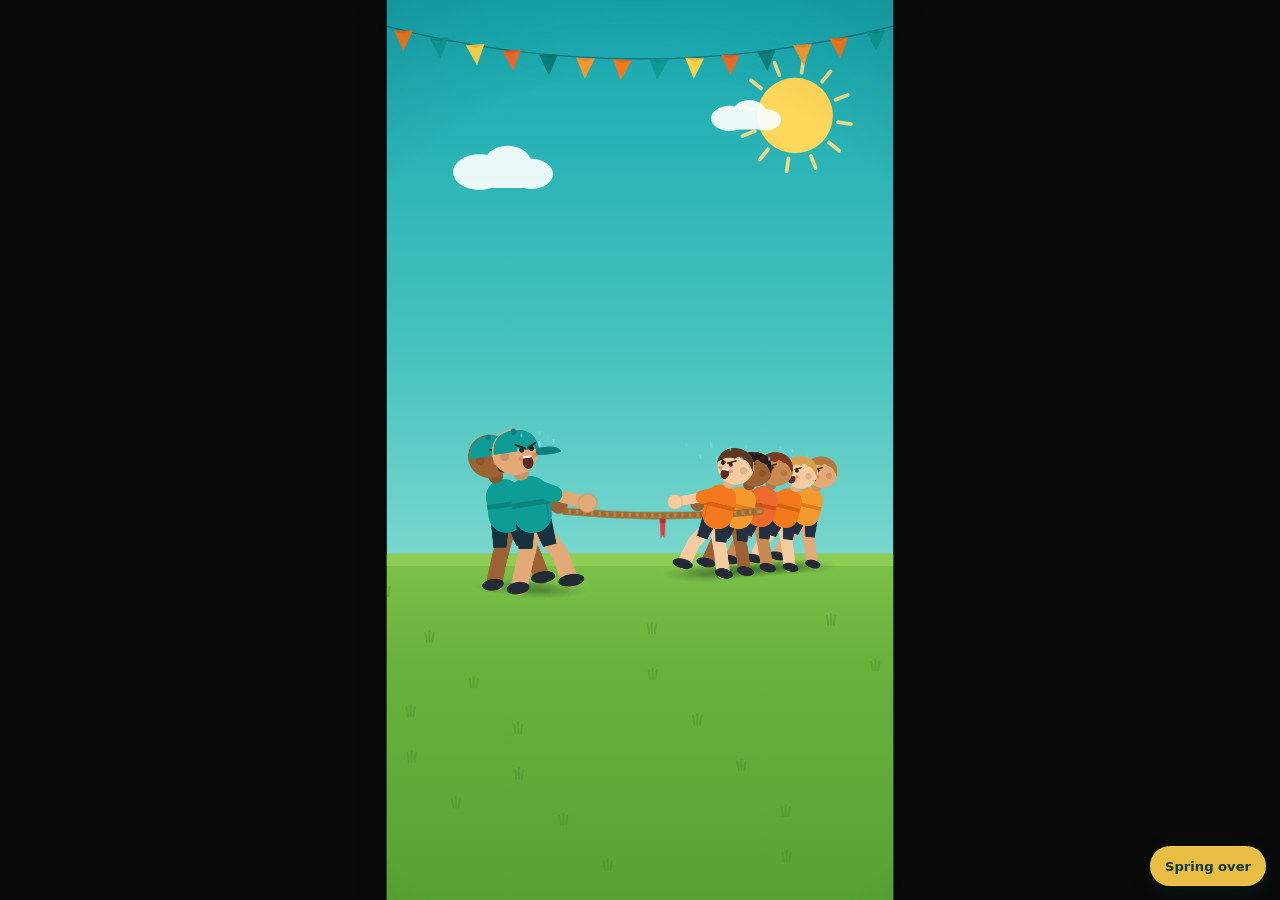
==== index.html @ 198101bc "embedded" ====
<!doctype html>
<html lang="da">
  <head>
    <meta charset="utf-8">
    <meta name="viewport" content="width=device-width, initial-scale=1">
    <title>Sommerduel</title>
    <link rel="preconnect" href="https://api.airtable.com">
    <link rel="stylesheet" href="styles.css">
  </head>
  <body>
    <div class="intro-overlay" id="intro-overlay" aria-label="Startanimation">
      <iframe class="intro-frame" id="intro-frame" title="KH Summer OL intro"></iframe>
      <button class="intro-skip" id="intro-skip" type="button">Spring over</button>
    </div>

    <header class="topbar">
      <div class="top-actions single-action">
        <button class="primary-link" id="show-register" type="button">Registrer aktivitet</button>
        <button class="secondary-link" id="show-scoreboard" type="button" hidden>Tilbage til stilling</button>
      </div>
    </header>

    <main>
      <section class="scoreboard app-view" id="scoreboard-view" aria-label="Konkurrencestilling">
        <div class="score-controls">
          <select id="score-filter" aria-label="Vælg konkurrencevisning">
            <option value="all">Samlet konkurrence</option>
            <option value="Løb">Løb</option>
            <option value="Armbøjninger">Armbøjninger</option>
            <option value="Mavebøjninger">Mavebøjninger</option>
            <option value="Squats">Squats</option>
          </select>
        </div>

        <div class="paths" aria-label="Holdenes placering på ruten">
          <article class="team-path trainer">
            <h3>
              <span>Trænere</span>
              <span class="team-score"><strong id="trainer-score">0</strong><span id="trainer-unit">stk.</span></span>
            </h3>
            <div class="path" aria-label="Trænernes rute">
              <svg class="path-map" viewBox="0 0 100 100" preserveAspectRatio="none" aria-hidden="true">
                <path class="path-line" pathLength="1" d="M50 3 C22 15 78 27 50 39 C22 51 78 63 50 75 C34 84 44 92 50 97"></path>
                <path class="path-fill" id="trainer-progress" pathLength="1" d="M50 3 C22 15 78 27 50 39 C22 51 78 63 50 75 C34 84 44 92 50 97"></path>
              </svg>
              <div class="goal-badge" id="trainer-goal">20.000 stk.</div>
            </div>
          </article>

          <article class="team-path player">
            <h3>
              <span>Spillere</span>
              <span class="team-score"><strong id="player-score">0</strong><span id="player-unit">stk.</span></span>
            </h3>
            <div class="path" aria-label="Spillernes rute">
              <svg class="path-map" viewBox="0 0 100 100" preserveAspectRatio="none" aria-hidden="true">
                <path class="path-line" pathLength="1" d="M50 3 C22 15 78 27 50 39 C22 51 78 63 50 75 C34 84 44 92 50 97"></path>
                <path class="path-fill" id="player-progress" pathLength="1" d="M50 3 C22 15 78 27 50 39 C22 51 78 63 50 75 C34 84 44 92 50 97"></path>
              </svg>
              <div class="goal-badge" id="player-goal">20.000 stk.</div>
            </div>
          </article>
        </div>
      </section>

      <section class="form-section app-view" id="register-view" aria-label="Registrering" hidden>
        <form class="entry-panel" id="entry-form">
          <div class="section-title">
            <h1>Tilføj aktivitet</h1>
          </div>

          <label>
            <span>Hvem er du?</span>
            <select id="member-input" required>
              <option value="">Henter deltagere...</option>
            </select>
          </label>

          <label>
            <span>Dato</span>
            <input id="date-input" type="date" required>
          </label>

          <label>
            <span>Aktivitet</span>
            <select id="activity-input" required>
              <option value="Løb">Løb</option>
              <option value="Armbøjninger">Armbøjninger</option>
              <option value="Mavebøjninger">Mavebøjninger</option>
              <option value="Squats">Squats</option>
            </select>
          </label>

          <label>
            <span>Antal</span>
            <input id="quantity-input" type="number" min="1" step="1" inputmode="numeric" required>
          </label>

          <button class="primary-button" id="submit-button" type="submit">Send ind</button>
          <p class="form-message" id="form-message"></p>
        </form>
      </section>
    </main>

    <dialog id="setup-dialog">
      <form method="dialog" class="setup-panel">
        <h2>Airtable token mangler</h2>
        <p>Indsæt et Personal Access Token i <code>config.js</code>, eller gem et token lokalt i denne browser.</p>
        <label>
          <span>Token</span>
          <input id="token-input" type="password" autocomplete="off" placeholder="pat...">
        </label>
        <div class="dialog-actions">
          <button class="secondary-button" value="cancel" type="submit">Luk</button>
          <button class="primary-button" id="save-token-button" value="default" type="button">Gem lokalt</button>
        </div>
      </form>
    </dialog>

    <script id="intro-srcdoc" type="application/octet-stream">[base64]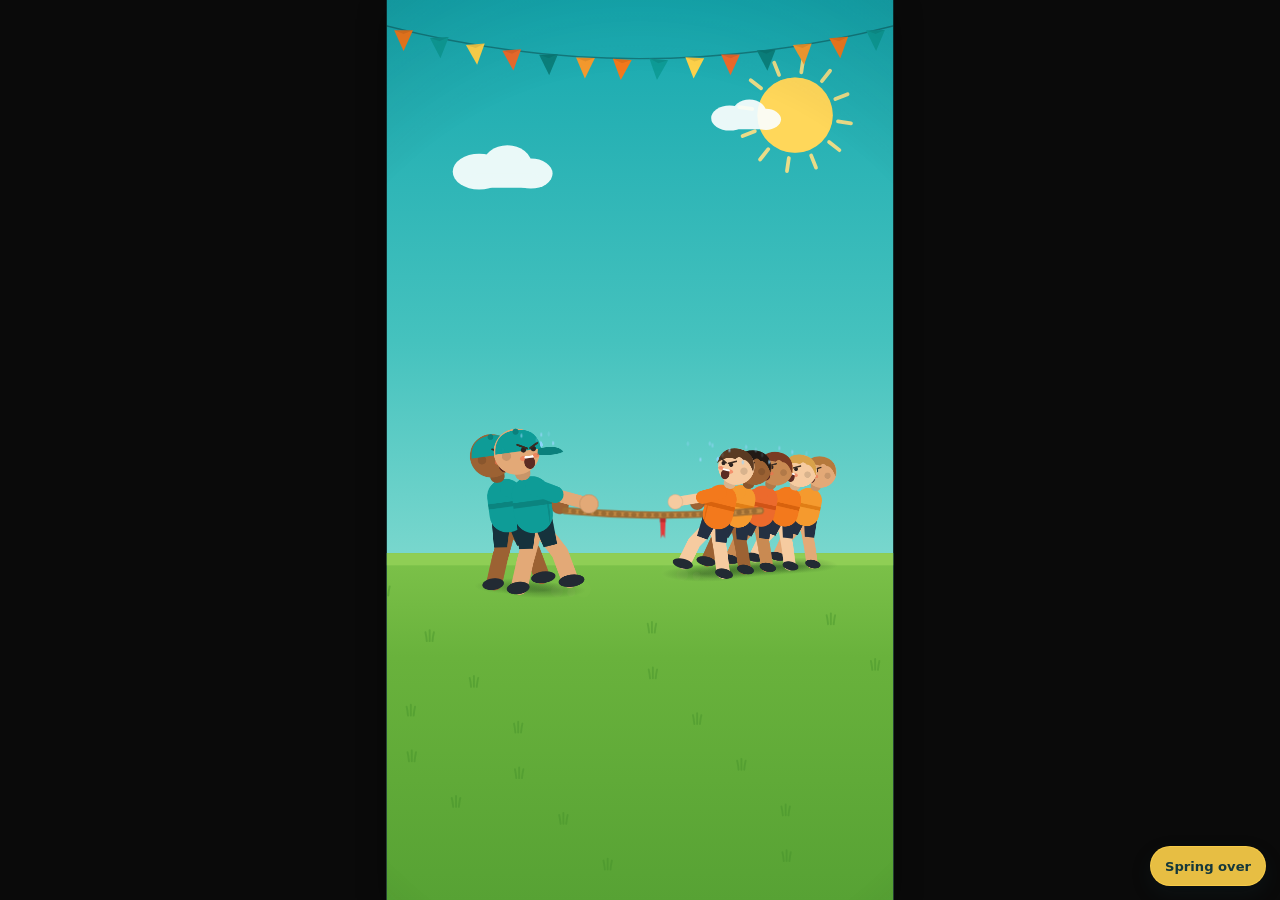
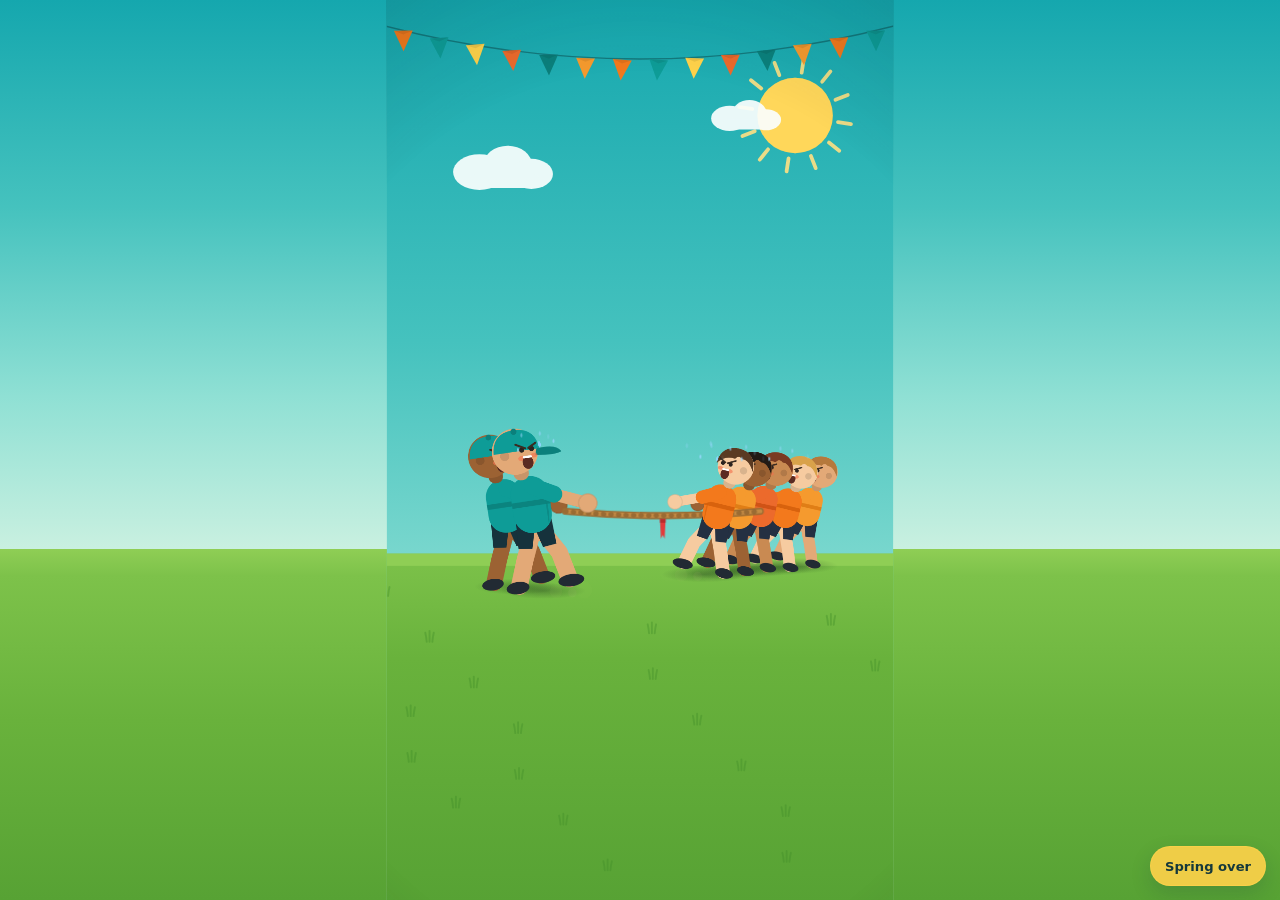
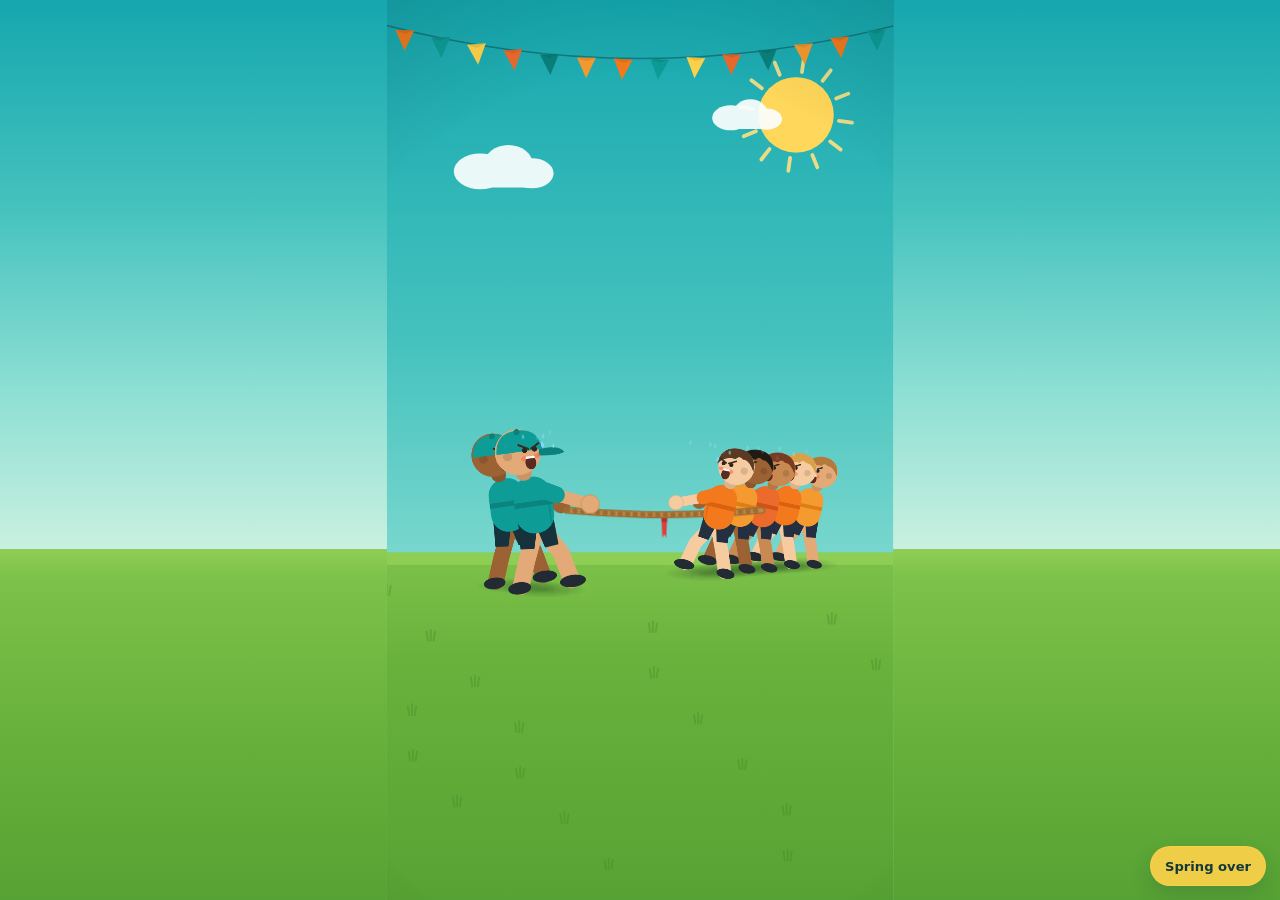
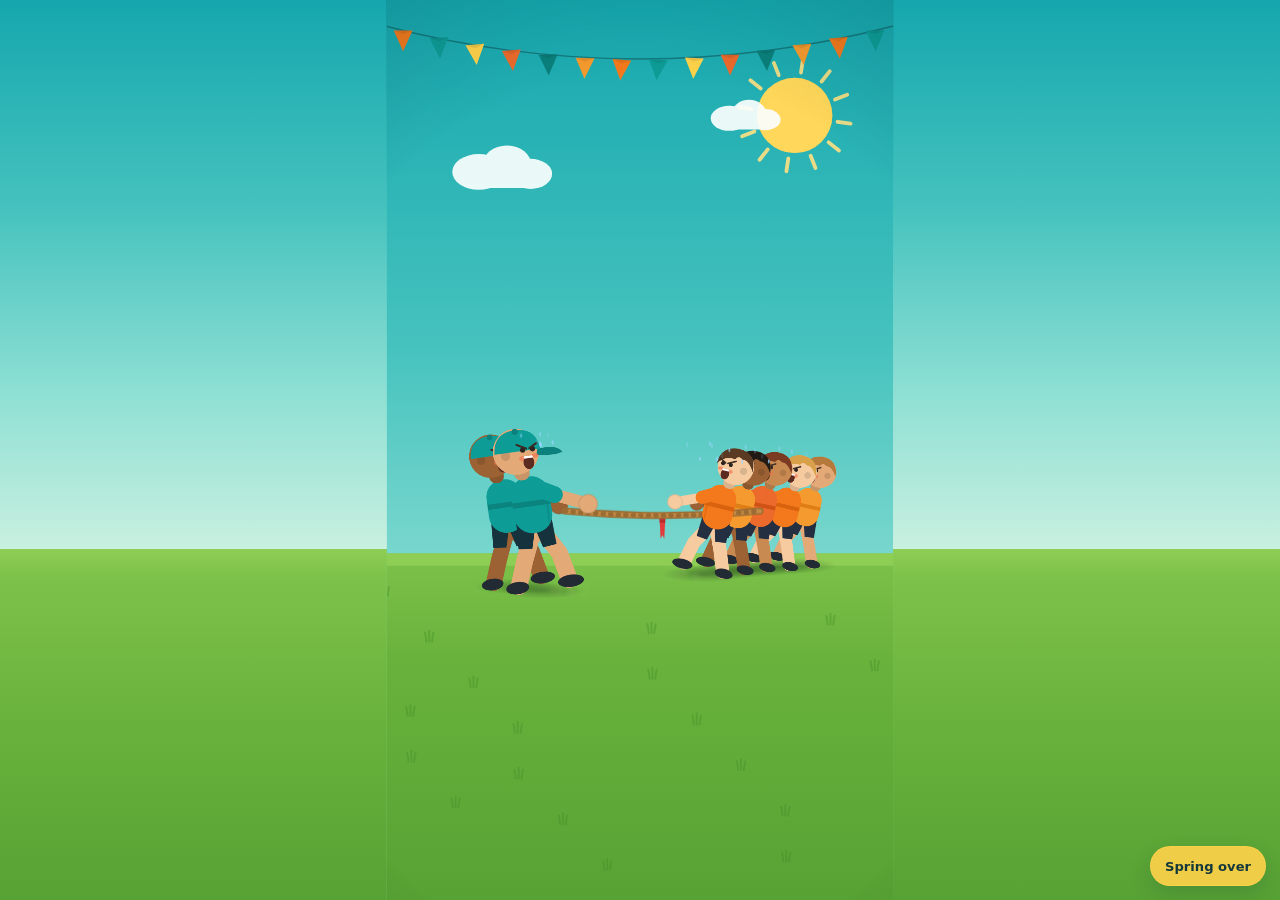
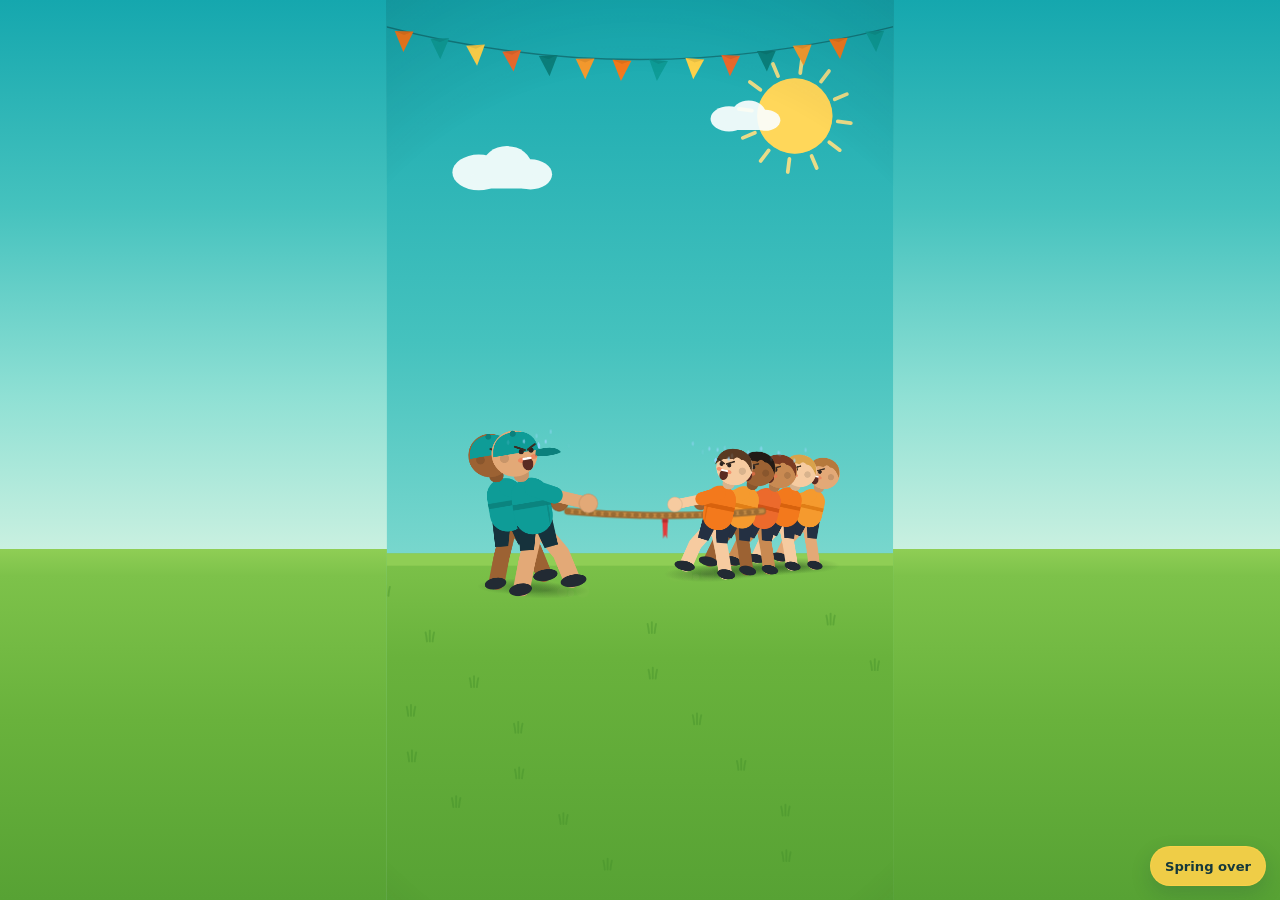
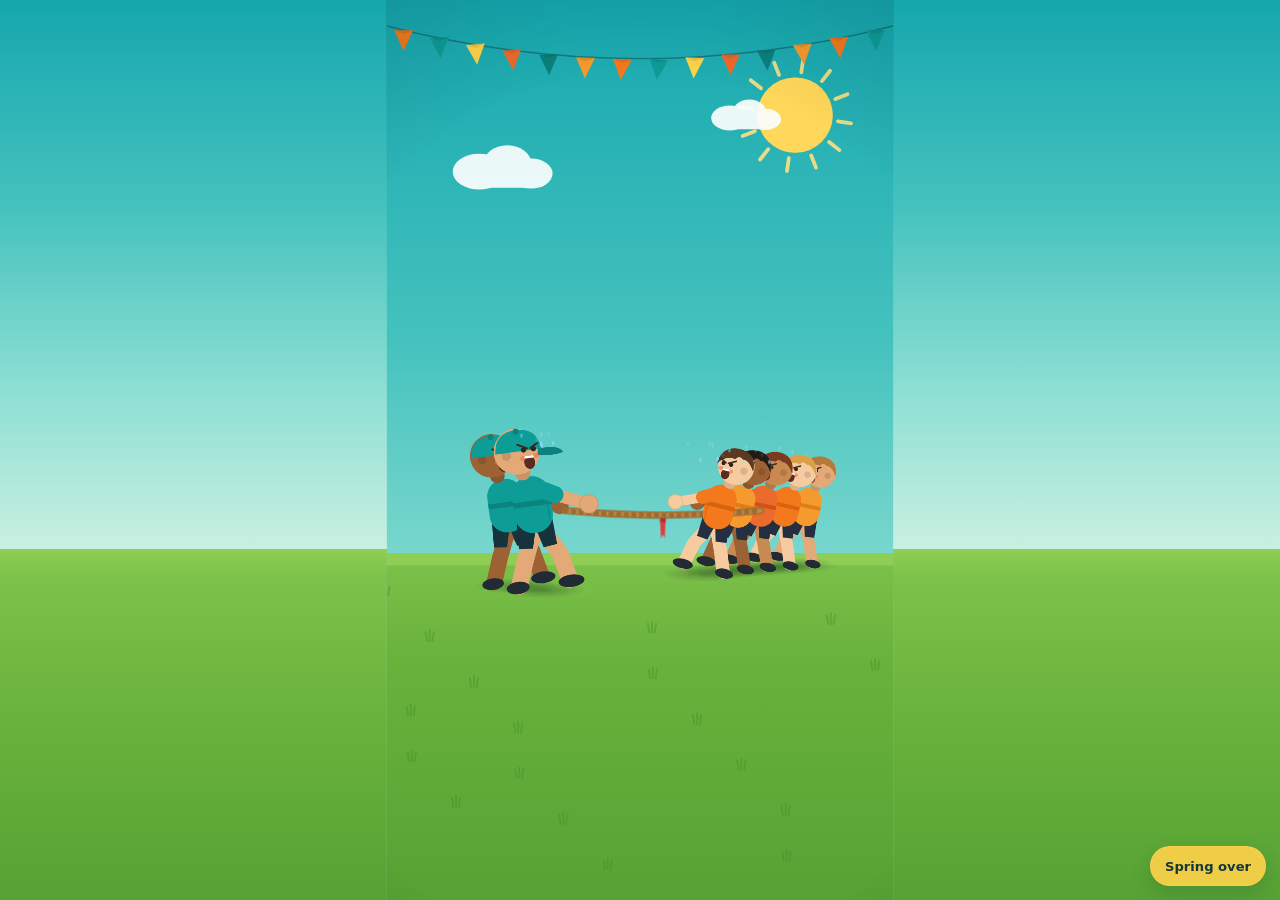
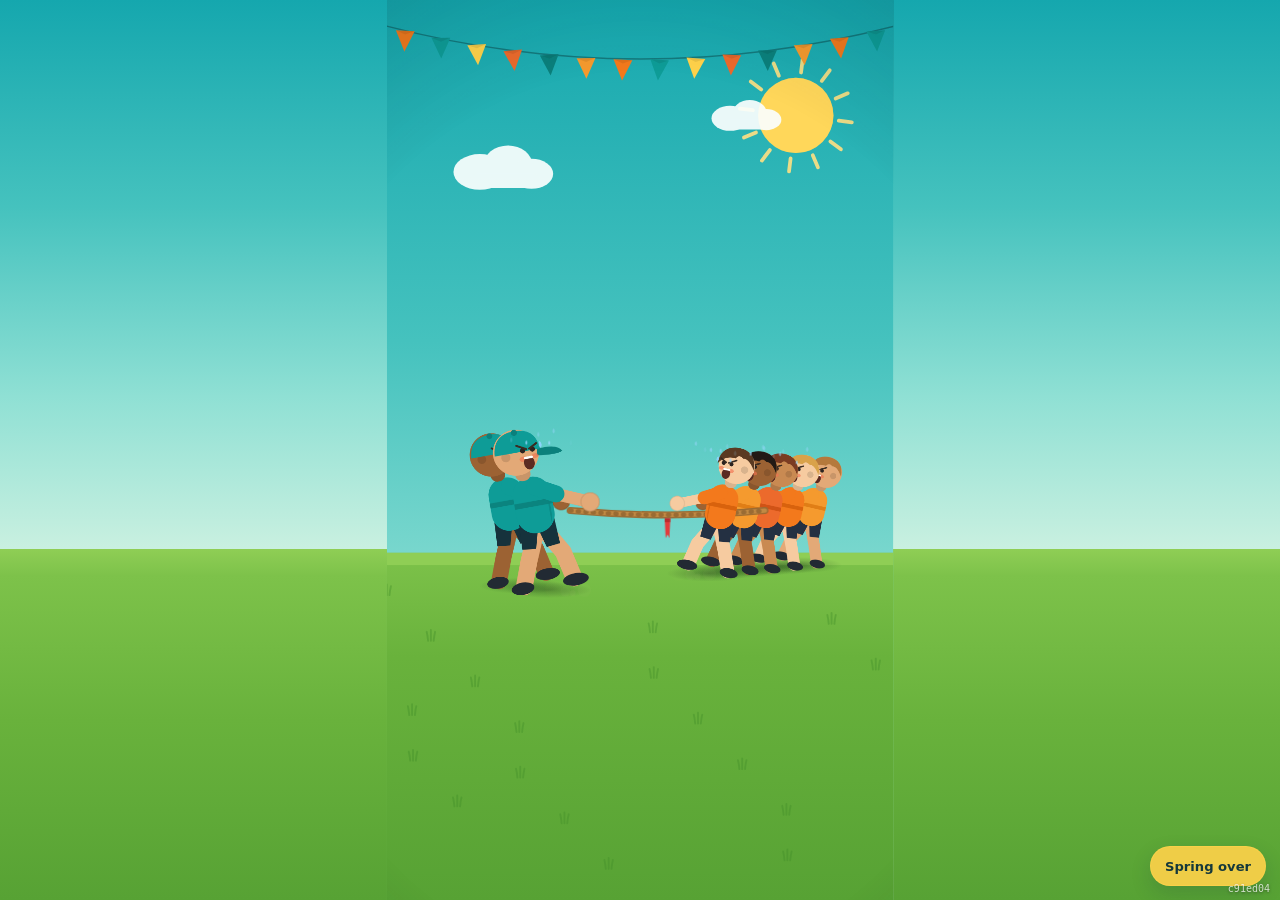
